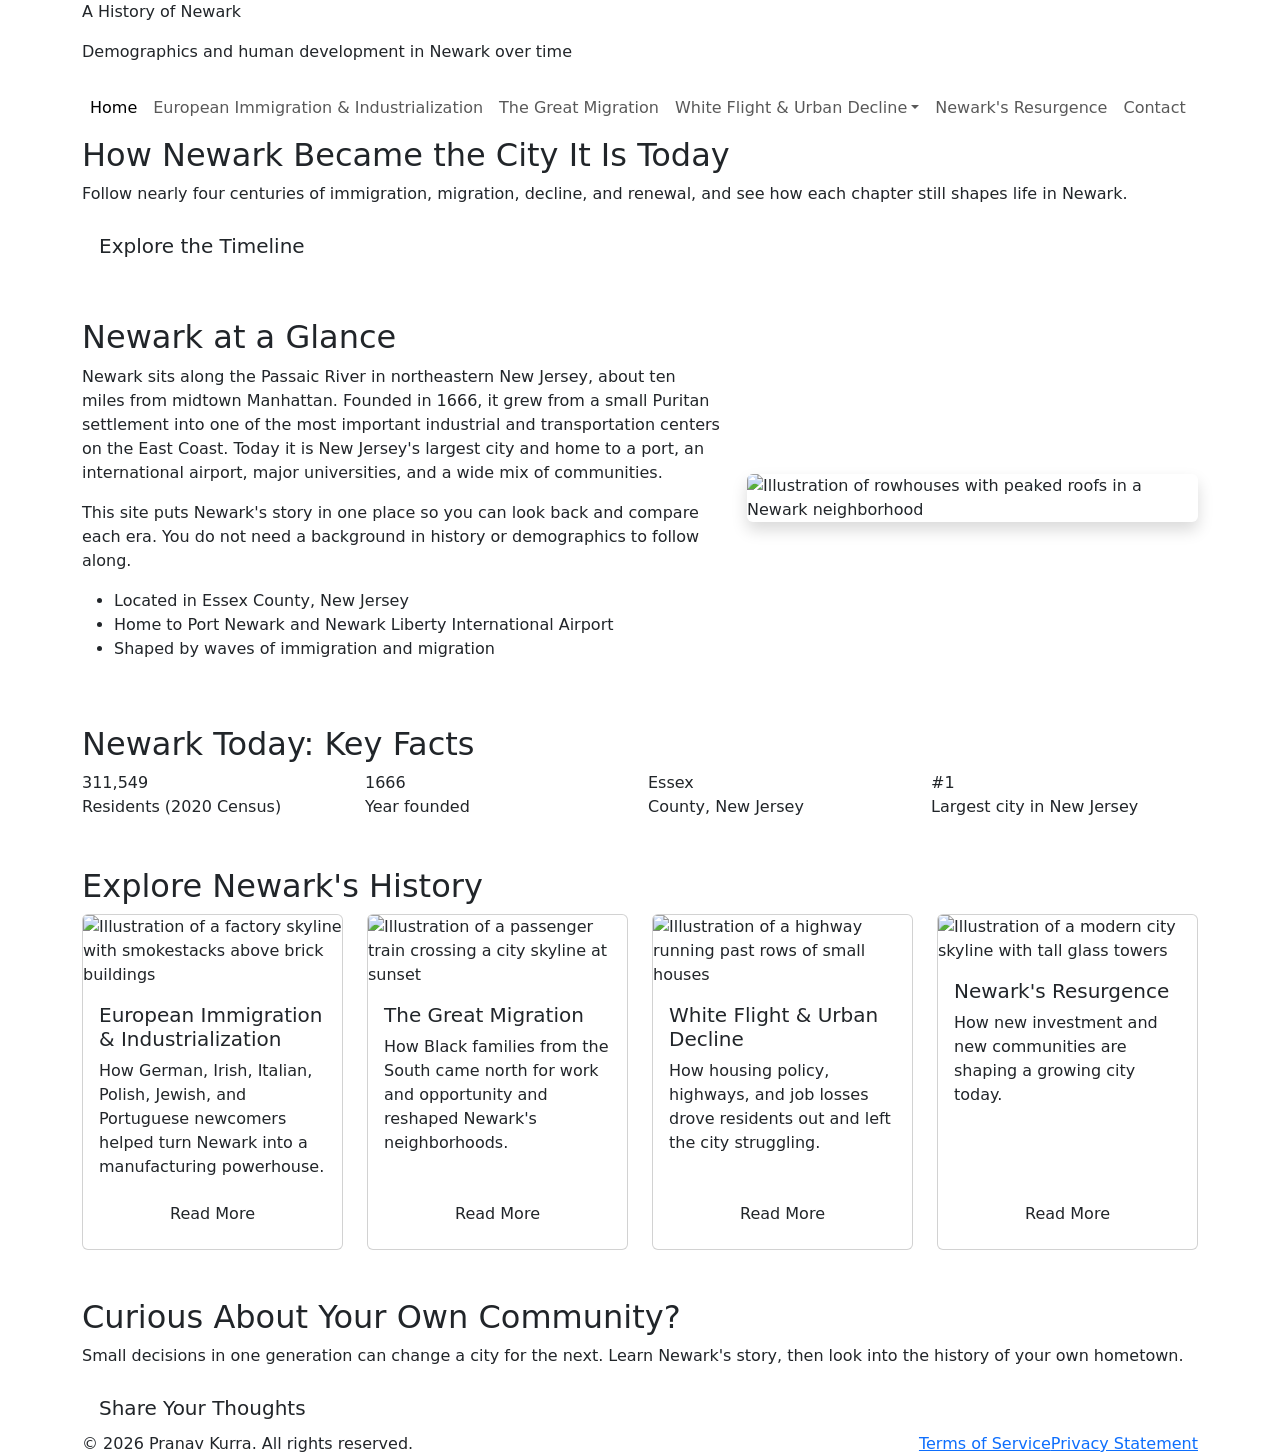
==== index.html @ 05e6bdb8 "Add files via upload" ====
<!DOCTYPE html>
<!-- DEVELOPER: Pranav Kurra, IS117-XXX, Fall 2026 -->
<html lang="en">
<head>
  <meta charset="utf-8">
  <meta name="viewport" content="width=device-width, initial-scale=1">
  <title>Home | A History of Newark</title>
  <link href="https://cdn.jsdelivr.net/npm/bootstrap@5.3.3/dist/css/bootstrap.min.css" rel="stylesheet">
  <link href="styles/style.css" rel="stylesheet">
</head>
<body class="d-flex flex-column min-vh-100">
  <header class="site-header">
    <div class="container">
      <p class="brand-title">A History of Newark</p>
      <p class="brand-tag">Demographics and human development in Newark over time</p>
    </div>
  </header>
  <nav class="navbar navbar-expand-lg site-nav" aria-label="Main navigation">
    <div class="container">
      <button class="navbar-toggler" type="button" data-bs-toggle="collapse" data-bs-target="#mainNav" aria-controls="mainNav" aria-expanded="false" aria-label="Toggle navigation">
        <span class="navbar-toggler-icon"></span>
      </button>
      <div class="collapse navbar-collapse" id="mainNav">
        <ul class="navbar-nav">
          <li class="nav-item"><a class="nav-link active" href="index.html" aria-current="page">Home</a></li>
          <li class="nav-item"><a class="nav-link" href="european-immigration.html">European Immigration &amp; Industrialization</a></li>
          <li class="nav-item"><a class="nav-link" href="great-migration.html">The Great Migration</a></li>
          <li class="nav-item dropdown">
            <a class="nav-link dropdown-toggle" href="#" id="flightMenu" role="button" data-bs-toggle="dropdown" aria-expanded="false">White Flight &amp; Urban Decline</a>
            <ul class="dropdown-menu" aria-labelledby="flightMenu">
              <li><a class="dropdown-item" href="white-flight.html">White Flight &amp; Urban Decline (Overview)</a></li>
              <li><hr class="dropdown-divider"></li>
              <li><a class="dropdown-item" href="uprising.html">The 1967 Newark Uprising</a></li>
            </ul></li>
          <li class="nav-item"><a class="nav-link" href="resurgence.html">Newark's Resurgence</a></li>
          <li class="nav-item"><a class="nav-link" href="contact.html">Contact</a></li>
        </ul>
      </div>
    </div>
  </nav>
  <section class="hero">
    <div class="container">
      <h2>How Newark Became the City It Is Today</h2>
      <p>Follow nearly four centuries of immigration, migration, decline, and renewal, and see how each chapter still shapes life in Newark.</p>
      <a href="european-immigration.html" class="btn btn-brick btn-lg">Explore the Timeline</a>
    </div>
  </section>
  <section class="container my-5">
    <div class="row g-4 align-items-center">
      <div class="col-md-7">
        <h2>Newark at a Glance</h2>
        <p>Newark sits along the Passaic River in northeastern New Jersey, about ten miles from midtown Manhattan. Founded in 1666, it grew from a small Puritan settlement into one of the most important industrial and transportation centers on the East Coast. Today it is New Jersey's largest city and home to a port, an international airport, major universities, and a wide mix of communities.</p>
        <p>This site puts Newark's story in one place so you can look back and compare each era. You do not need a background in history or demographics to follow along.</p>
        <ul><li>Located in Essex County, New Jersey</li><li>Home to Port Newark and Newark Liberty International Airport</li><li>Shaped by waves of immigration and migration</li></ul>
      </div>
      <div class="col-md-5"><img src="images/ironbound.svg" class="img-fluid rounded shadow" alt="Illustration of rowhouses with peaked roofs in a Newark neighborhood"></div>
    </div>
  </section>
  <section class="container mb-5">
    <h2 class="section-title">Newark Today: Key Facts</h2>
    <div class="row g-3"><div class="col-6 col-md-3"><div class="stat"><div class="num">311,549</div><div>Residents (2020 Census)</div></div></div><div class="col-6 col-md-3"><div class="stat"><div class="num">1666</div><div>Year founded</div></div></div><div class="col-6 col-md-3"><div class="stat"><div class="num">Essex</div><div>County, New Jersey</div></div></div><div class="col-6 col-md-3"><div class="stat"><div class="num">#1</div><div>Largest city in New Jersey</div></div></div></div>
  </section>
  <section class="container mb-5">
    <h2 class="section-title">Explore Newark's History</h2>
    <div class="row g-4"><div class="col-sm-6 col-lg-3"><div class="card era-card h-100">
 <img src="images/immigration.svg" class="card-img-top" alt="Illustration of a factory skyline with smokestacks above brick buildings">
 <div class="card-body d-flex flex-column"><h3 class="card-title h5">European Immigration &amp; Industrialization</h3><p class="card-text">How German, Irish, Italian, Polish, Jewish, and Portuguese newcomers helped turn Newark into a manufacturing powerhouse.</p>
 <a href="european-immigration.html" class="btn btn-brick mt-auto">Read More</a></div></div></div><div class="col-sm-6 col-lg-3"><div class="card era-card h-100">
 <img src="images/migration.svg" class="card-img-top" alt="Illustration of a passenger train crossing a city skyline at sunset">
 <div class="card-body d-flex flex-column"><h3 class="card-title h5">The Great Migration</h3><p class="card-text">How Black families from the South came north for work and opportunity and reshaped Newark's neighborhoods.</p>
 <a href="great-migration.html" class="btn btn-brick mt-auto">Read More</a></div></div></div><div class="col-sm-6 col-lg-3"><div class="card era-card h-100">
 <img src="images/white-flight.svg" class="card-img-top" alt="Illustration of a highway running past rows of small houses">
 <div class="card-body d-flex flex-column"><h3 class="card-title h5">White Flight &amp; Urban Decline</h3><p class="card-text">How housing policy, highways, and job losses drove residents out and left the city struggling.</p>
 <a href="white-flight.html" class="btn btn-brick mt-auto">Read More</a></div></div></div><div class="col-sm-6 col-lg-3"><div class="card era-card h-100">
 <img src="images/resurgence.svg" class="card-img-top" alt="Illustration of a modern city skyline with tall glass towers">
 <div class="card-body d-flex flex-column"><h3 class="card-title h5">Newark's Resurgence</h3><p class="card-text">How new investment and new communities are shaping a growing city today.</p>
 <a href="resurgence.html" class="btn btn-brick mt-auto">Read More</a></div></div></div></div>
  </section>
  <section class="cta-band">
    <div class="container">
      <h2>Curious About Your Own Community?</h2>
      <p>Small decisions in one generation can change a city for the next. Learn Newark's story, then look into the history of your own hometown.</p>
      <a href="contact.html" class="btn btn-brick btn-lg">Share Your Thoughts</a>
    </div>
  </section>
  <footer class="site-footer mt-auto">
    <div class="container d-md-flex justify-content-between align-items-center">
      <span>&copy; 2026 Pranav Kurra. All rights reserved.</span>
      <span><a href="terms.html">Terms of Service</a><a href="privacy.html">Privacy Statement</a></span>
    </div>
  </footer>
  <script src="https://cdn.jsdelivr.net/npm/bootstrap@5.3.3/dist/js/bootstrap.bundle.min.js"></script>
</body>
</html>
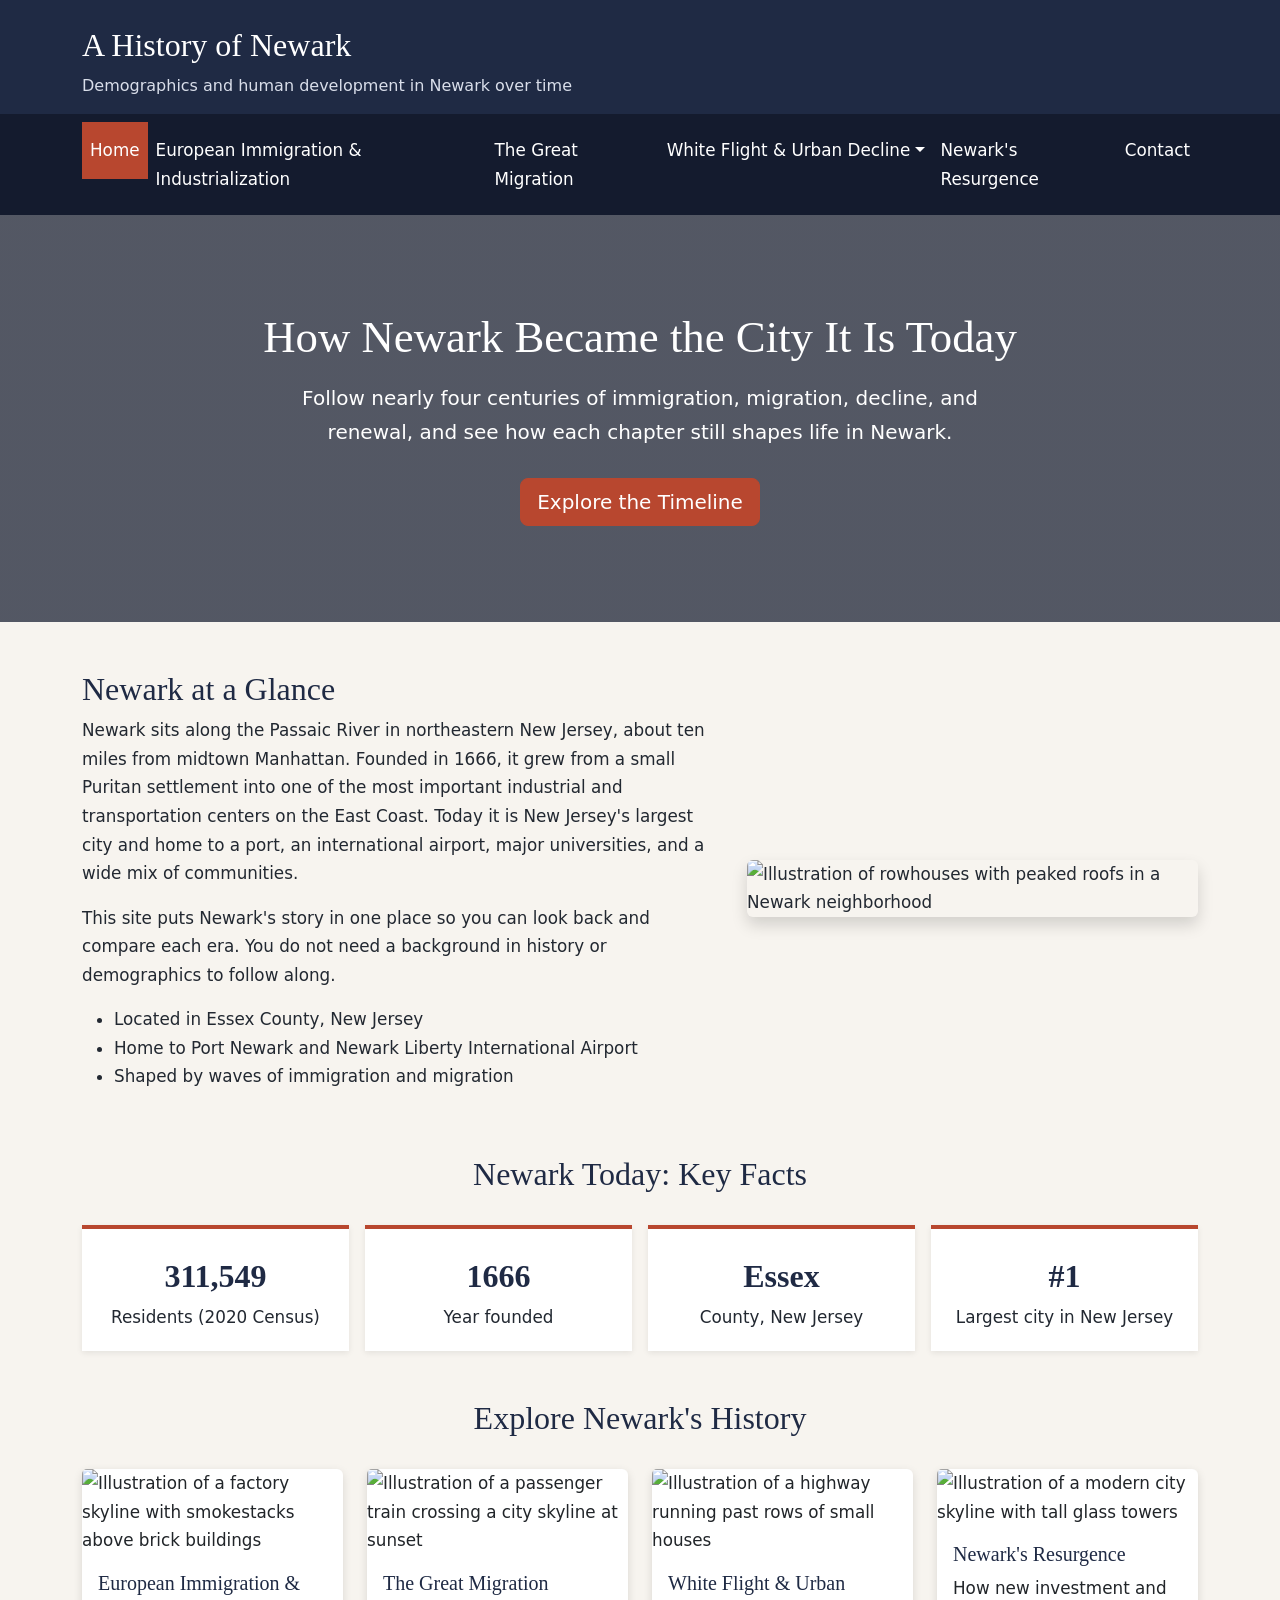
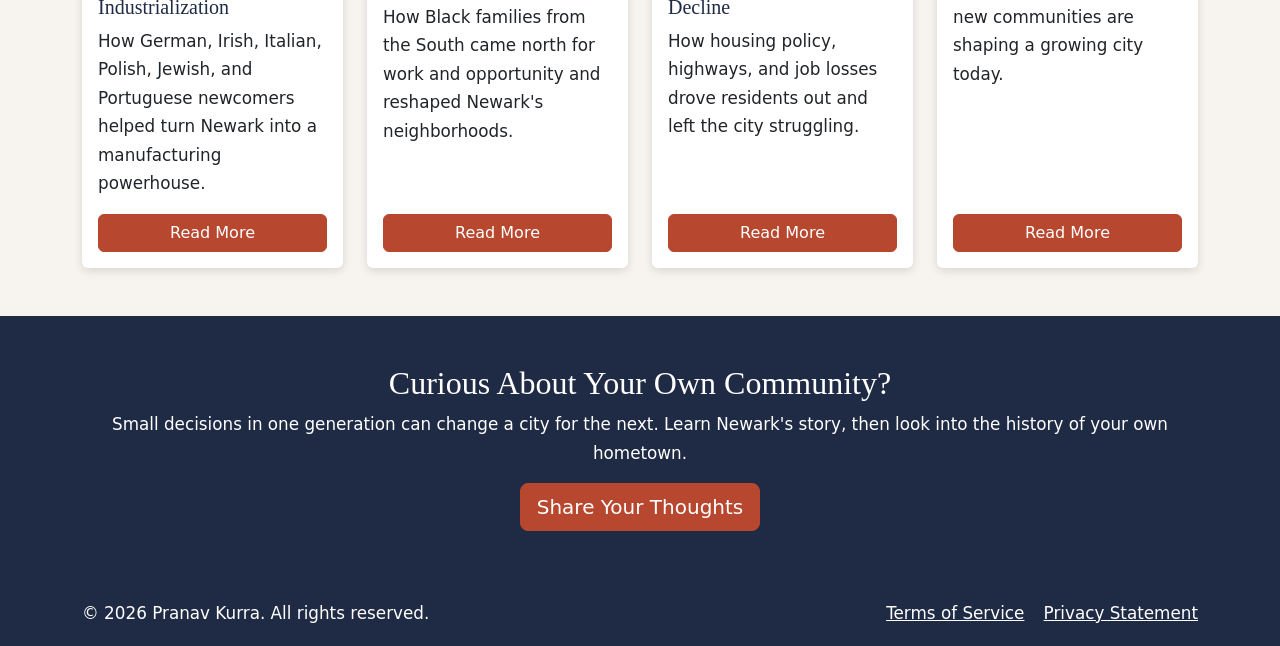
==== commit e86b7d6e: "Fix image file extensions in index.html" ====
--- a/index.html
+++ b/index.html
@@ -1,5 +1,5 @@
 <!DOCTYPE html>
-<!-- DEVELOPER: Pranav Kurra, IS117-XXX, Fall 2026 -->
+<!-- DEVELOPER: Pranav Kurra, IS117-001, Fall 2026 -->
 <html lang="en">
 <head>
   <meta charset="utf-8">
@@ -53,7 +53,7 @@
         <p>This site puts Newark's story in one place so you can look back and compare each era. You do not need a background in history or demographics to follow along.</p>
         <ul><li>Located in Essex County, New Jersey</li><li>Home to Port Newark and Newark Liberty International Airport</li><li>Shaped by waves of immigration and migration</li></ul>
       </div>
-      <div class="col-md-5"><img src="images/ironbound.svg" class="img-fluid rounded shadow" alt="Illustration of rowhouses with peaked roofs in a Newark neighborhood"></div>
+      <div class="col-md-5"><img src="images/ironbound.img" class="img-fluid rounded shadow" alt="Illustration of rowhouses with peaked roofs in a Newark neighborhood"></div>
     </div>
   </section>
   <section class="container mb-5">
@@ -63,16 +63,16 @@
   <section class="container mb-5">
     <h2 class="section-title">Explore Newark's History</h2>
     <div class="row g-4"><div class="col-sm-6 col-lg-3"><div class="card era-card h-100">
- <img src="images/immigration.svg" class="card-img-top" alt="Illustration of a factory skyline with smokestacks above brick buildings">
+ <img src="images/immigration.img" class="card-img-top" alt="Illustration of a factory skyline with smokestacks above brick buildings">
  <div class="card-body d-flex flex-column"><h3 class="card-title h5">European Immigration &amp; Industrialization</h3><p class="card-text">How German, Irish, Italian, Polish, Jewish, and Portuguese newcomers helped turn Newark into a manufacturing powerhouse.</p>
  <a href="european-immigration.html" class="btn btn-brick mt-auto">Read More</a></div></div></div><div class="col-sm-6 col-lg-3"><div class="card era-card h-100">
- <img src="images/migration.svg" class="card-img-top" alt="Illustration of a passenger train crossing a city skyline at sunset">
+ <img src="images/migration.img" class="card-img-top" alt="Illustration of a passenger train crossing a city skyline at sunset">
  <div class="card-body d-flex flex-column"><h3 class="card-title h5">The Great Migration</h3><p class="card-text">How Black families from the South came north for work and opportunity and reshaped Newark's neighborhoods.</p>
  <a href="great-migration.html" class="btn btn-brick mt-auto">Read More</a></div></div></div><div class="col-sm-6 col-lg-3"><div class="card era-card h-100">
- <img src="images/white-flight.svg" class="card-img-top" alt="Illustration of a highway running past rows of small houses">
+ <img src="images/white-flight.img" class="card-img-top" alt="Illustration of a highway running past rows of small houses">
  <div class="card-body d-flex flex-column"><h3 class="card-title h5">White Flight &amp; Urban Decline</h3><p class="card-text">How housing policy, highways, and job losses drove residents out and left the city struggling.</p>
  <a href="white-flight.html" class="btn btn-brick mt-auto">Read More</a></div></div></div><div class="col-sm-6 col-lg-3"><div class="card era-card h-100">
- <img src="images/resurgence.svg" class="card-img-top" alt="Illustration of a modern city skyline with tall glass towers">
+ <img src="images/resurgence.img" class="card-img-top" alt="Illustration of a modern city skyline with tall glass towers">
  <div class="card-body d-flex flex-column"><h3 class="card-title h5">Newark's Resurgence</h3><p class="card-text">How new investment and new communities are shaping a growing city today.</p>
  <a href="resurgence.html" class="btn btn-brick mt-auto">Read More</a></div></div></div></div>
   </section>
--- a/styles/style.css
+++ b/styles/style.css
@@ -0,0 +1,68 @@
+/* DEVELOPER: Pranav Kurra, IS117-001, Fall 2026 */
+:root{--navy:#1f2a44;--brick:#b8472f;--cream:#f7f4ef;--ink:#222831;--gold:#f2b84b;}
+body{background:var(--cream);color:var(--ink);font-size:1.05rem;line-height:1.7;}
+h1,h2,h3,.navbar-brand{font-family:Georgia,"Times New Roman",serif;color:var(--navy);}
+a{color:var(--brick);}
+a:hover{color:#8a3320;}
+
+/* Header and navigation */
+.site-header{background:var(--navy);color:#fff;padding:1.1rem 0 .9rem;}
+.site-header .brand-title{font-family:Georgia,serif;font-size:2rem;margin:0;color:#fff;}
+.site-header .brand-tag{margin:0;color:#d9deea;font-size:1rem;}
+.site-nav{background:#141b2e;}
+.site-nav .nav-link{color:#fff;padding:.9rem 1rem;}
+.site-nav .nav-link:hover,.site-nav .nav-link.active{background:var(--brick);color:#fff;}
+.site-nav .dropdown-menu{border-radius:0;border:0;background:#fff;}
+.site-nav .dropdown-item{padding:.7rem 1.2rem;}
+.site-nav .dropdown-item.active,.site-nav .dropdown-item:active{background:var(--brick);}
+.navbar-toggler{border-color:#fff;}
+.navbar-toggler-icon{filter:invert(1);}
+
+/* Homepage hero (homepage-only style) */
+.hero{background:linear-gradient(rgba(20,27,46,.72),rgba(20,27,46,.72)),url("../images/hero.svg") center/cover no-repeat;color:#fff;padding:6rem 0;text-align:center;}
+.hero h2{color:#fff;font-size:2.8rem;}
+.hero p{font-size:1.25rem;max-width:46rem;margin:1rem auto 1.8rem;}
+.btn-brick{background:var(--brick);border-color:var(--brick);color:#fff;}
+.btn-brick:hover{background:#8a3320;border-color:#8a3320;color:#fff;}
+.stat{background:#fff;border-top:4px solid var(--brick);padding:1.2rem;text-align:center;height:100%;box-shadow:0 2px 6px rgba(0,0,0,.08);}
+.stat .num{font-family:Georgia,serif;font-size:2rem;color:var(--navy);font-weight:bold;}
+.section-title{text-align:center;margin-bottom:2rem;}
+.era-card{border:0;box-shadow:0 3px 10px rgba(0,0,0,.12);transition:transform .2s;}
+.era-card:hover{transform:translateY(-4px);}
+.era-card .card-title{color:var(--navy);font-family:Georgia,serif;}
+.cta-band{background:var(--navy);color:#fff;padding:3rem 0;text-align:center;}
+.cta-band h2{color:#fff;}
+
+/* Interior pages (different style from homepage) */
+.page-banner{background:#fff;border-bottom:4px solid var(--brick);padding:1.6rem 0 1.2rem;}
+.page-banner h1{margin:0;font-size:2.2rem;}
+.breadcrumb{margin-bottom:.4rem;font-size:.95rem;}
+.page-img-wrap{max-width:46%;}
+.page-img{width:100%;box-shadow:0 2px 8px rgba(0,0,0,.2);}
+.caption{font-size:.85rem;color:#555;}
+.lead-p{font-size:1.2rem;color:#333;}
+.side-box{background:#fff;border-left:4px solid var(--navy);padding:1.2rem;margin-bottom:1.5rem;box-shadow:0 2px 6px rgba(0,0,0,.08);}
+.side-box h3{font-size:1.2rem;}
+.side-box dt{color:var(--brick);}
+.side-box dd{margin-bottom:.6rem;}
+main h2{margin-top:1.8rem;font-size:1.6rem;}
+
+/* Contact form */
+.form-card{background:#fff;padding:2rem;box-shadow:0 2px 10px rgba(0,0,0,.1);}
+
+/* Sticky footer */
+.site-footer{background:var(--navy);color:#fff;padding:1.2rem 0;}
+.site-footer a{color:#fff;text-decoration:underline;margin-left:1.2rem;}
+
+/* Smaller screens */
+@media (max-width:767.98px){
+  body{font-size:1rem;}
+  .site-header .brand-title{font-size:1.5rem;}
+  .site-header .brand-tag{font-size:.9rem;}
+  .hero{padding:3.5rem 0;}
+  .hero h2{font-size:1.8rem;}
+  .hero p{font-size:1.05rem;}
+  .page-banner h1{font-size:1.6rem;}
+  .page-img-wrap{max-width:100%;float:none!important;margin-left:0!important;}
+  .site-footer a{display:block;margin:.3rem 0 0;}
+}
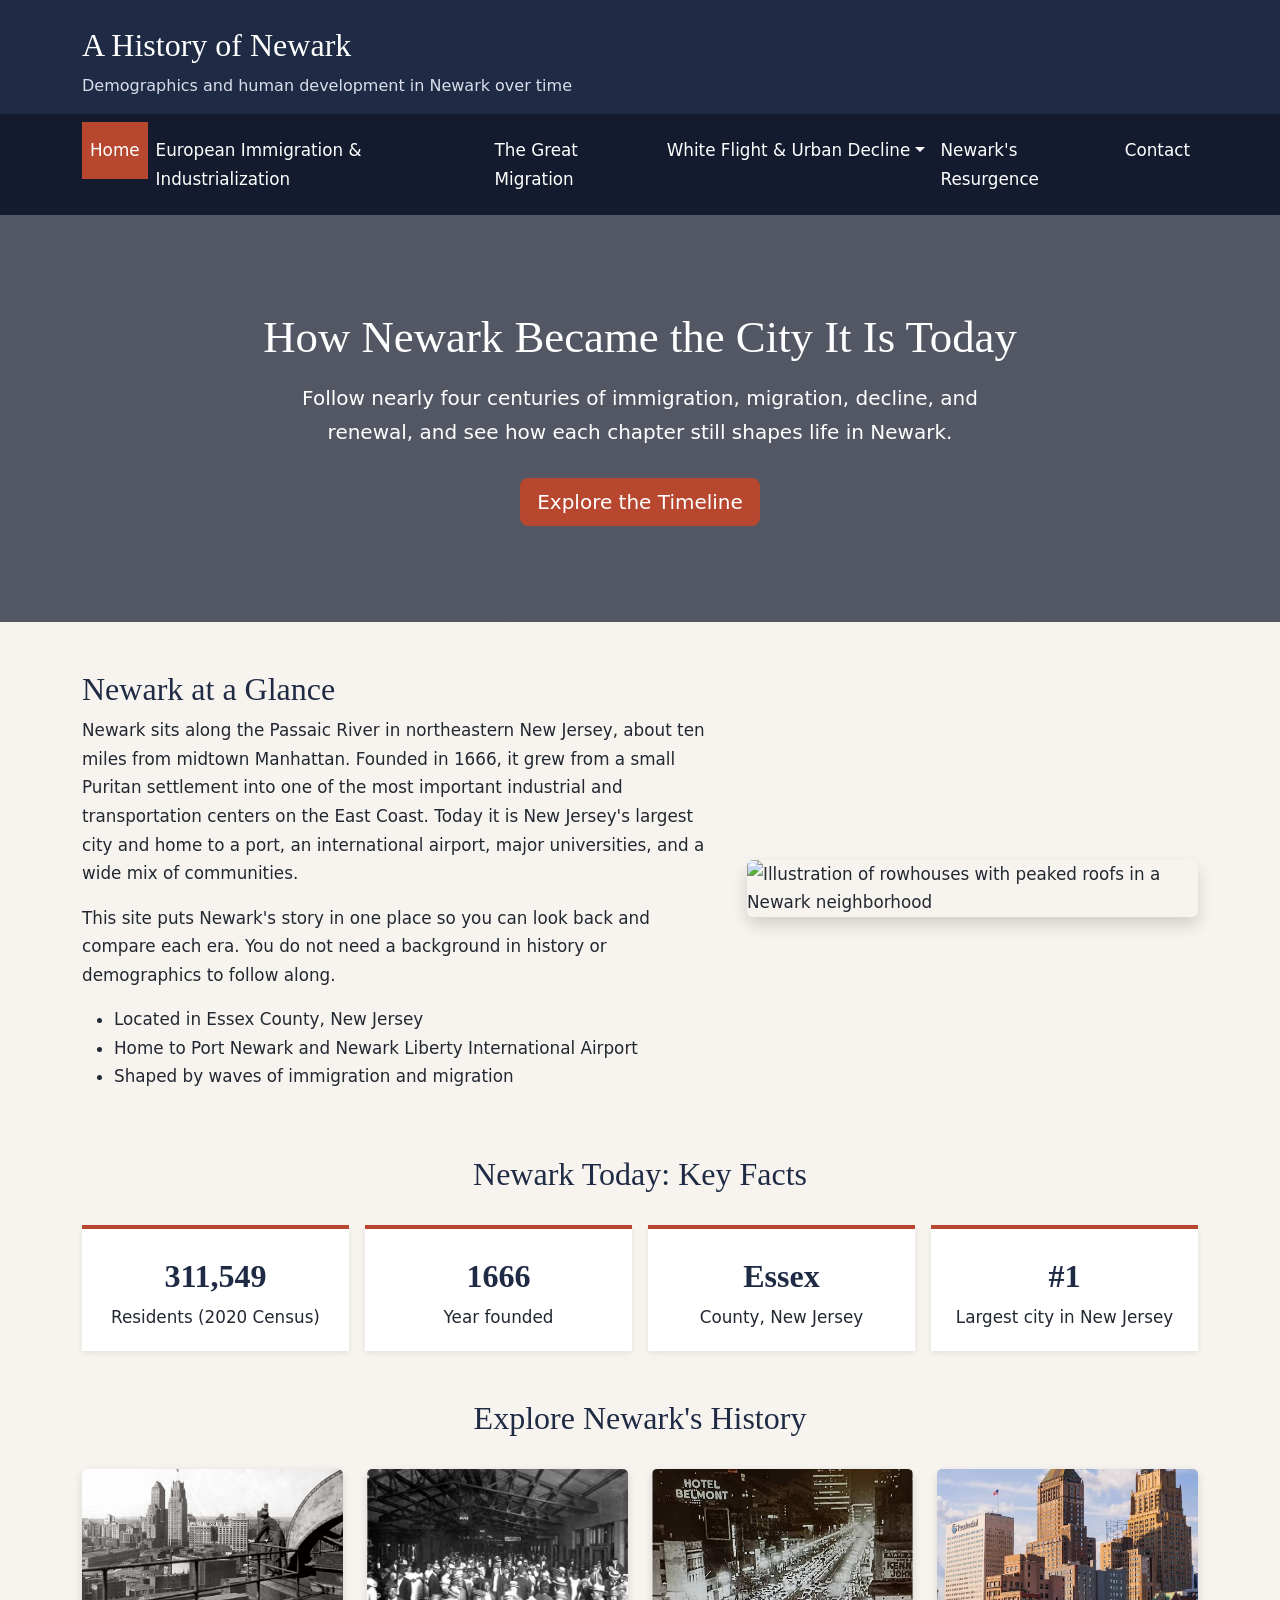
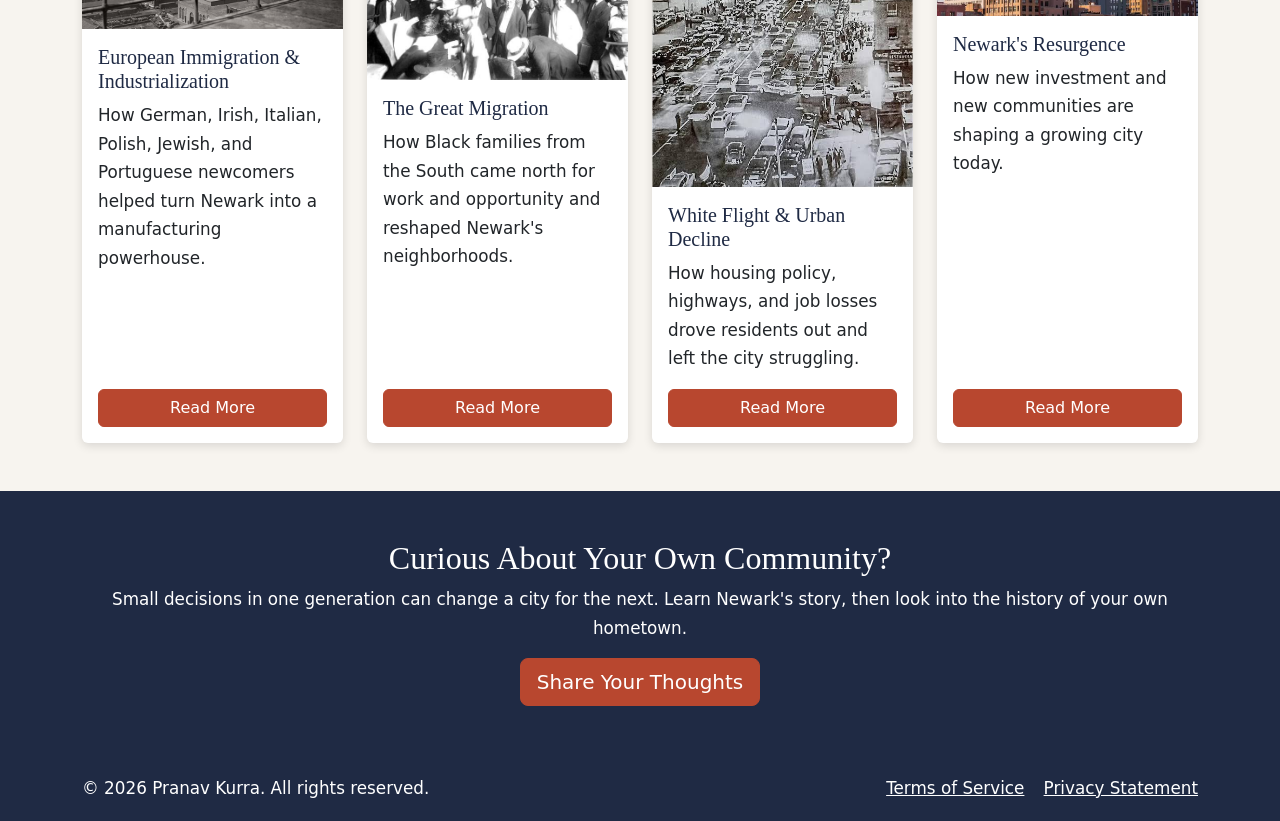
==== commit e525d71e: "Fix image file extensions in index.html" ====
--- a/index.html
+++ b/index.html
@@ -63,16 +63,16 @@
   <section class="container mb-5">
     <h2 class="section-title">Explore Newark's History</h2>
     <div class="row g-4"><div class="col-sm-6 col-lg-3"><div class="card era-card h-100">
- <img src="images/immigration.img" class="card-img-top" alt="Illustration of a factory skyline with smokestacks above brick buildings">
+ <img src="images/immigration.jpg" class="card-img-top" alt="Illustration of a factory skyline with smokestacks above brick buildings">
  <div class="card-body d-flex flex-column"><h3 class="card-title h5">European Immigration &amp; Industrialization</h3><p class="card-text">How German, Irish, Italian, Polish, Jewish, and Portuguese newcomers helped turn Newark into a manufacturing powerhouse.</p>
  <a href="european-immigration.html" class="btn btn-brick mt-auto">Read More</a></div></div></div><div class="col-sm-6 col-lg-3"><div class="card era-card h-100">
- <img src="images/migration.img" class="card-img-top" alt="Illustration of a passenger train crossing a city skyline at sunset">
+ <img src="images/migration.jpg" class="card-img-top" alt="Illustration of a passenger train crossing a city skyline at sunset">
  <div class="card-body d-flex flex-column"><h3 class="card-title h5">The Great Migration</h3><p class="card-text">How Black families from the South came north for work and opportunity and reshaped Newark's neighborhoods.</p>
  <a href="great-migration.html" class="btn btn-brick mt-auto">Read More</a></div></div></div><div class="col-sm-6 col-lg-3"><div class="card era-card h-100">
- <img src="images/white-flight.img" class="card-img-top" alt="Illustration of a highway running past rows of small houses">
+ <img src="images/white-flight.jpg" class="card-img-top" alt="Illustration of a highway running past rows of small houses">
  <div class="card-body d-flex flex-column"><h3 class="card-title h5">White Flight &amp; Urban Decline</h3><p class="card-text">How housing policy, highways, and job losses drove residents out and left the city struggling.</p>
  <a href="white-flight.html" class="btn btn-brick mt-auto">Read More</a></div></div></div><div class="col-sm-6 col-lg-3"><div class="card era-card h-100">
- <img src="images/resurgence.img" class="card-img-top" alt="Illustration of a modern city skyline with tall glass towers">
+ <img src="images/resurgence.jpg" class="card-img-top" alt="Illustration of a modern city skyline with tall glass towers">
  <div class="card-body d-flex flex-column"><h3 class="card-title h5">Newark's Resurgence</h3><p class="card-text">How new investment and new communities are shaping a growing city today.</p>
  <a href="resurgence.html" class="btn btn-brick mt-auto">Read More</a></div></div></div></div>
   </section>
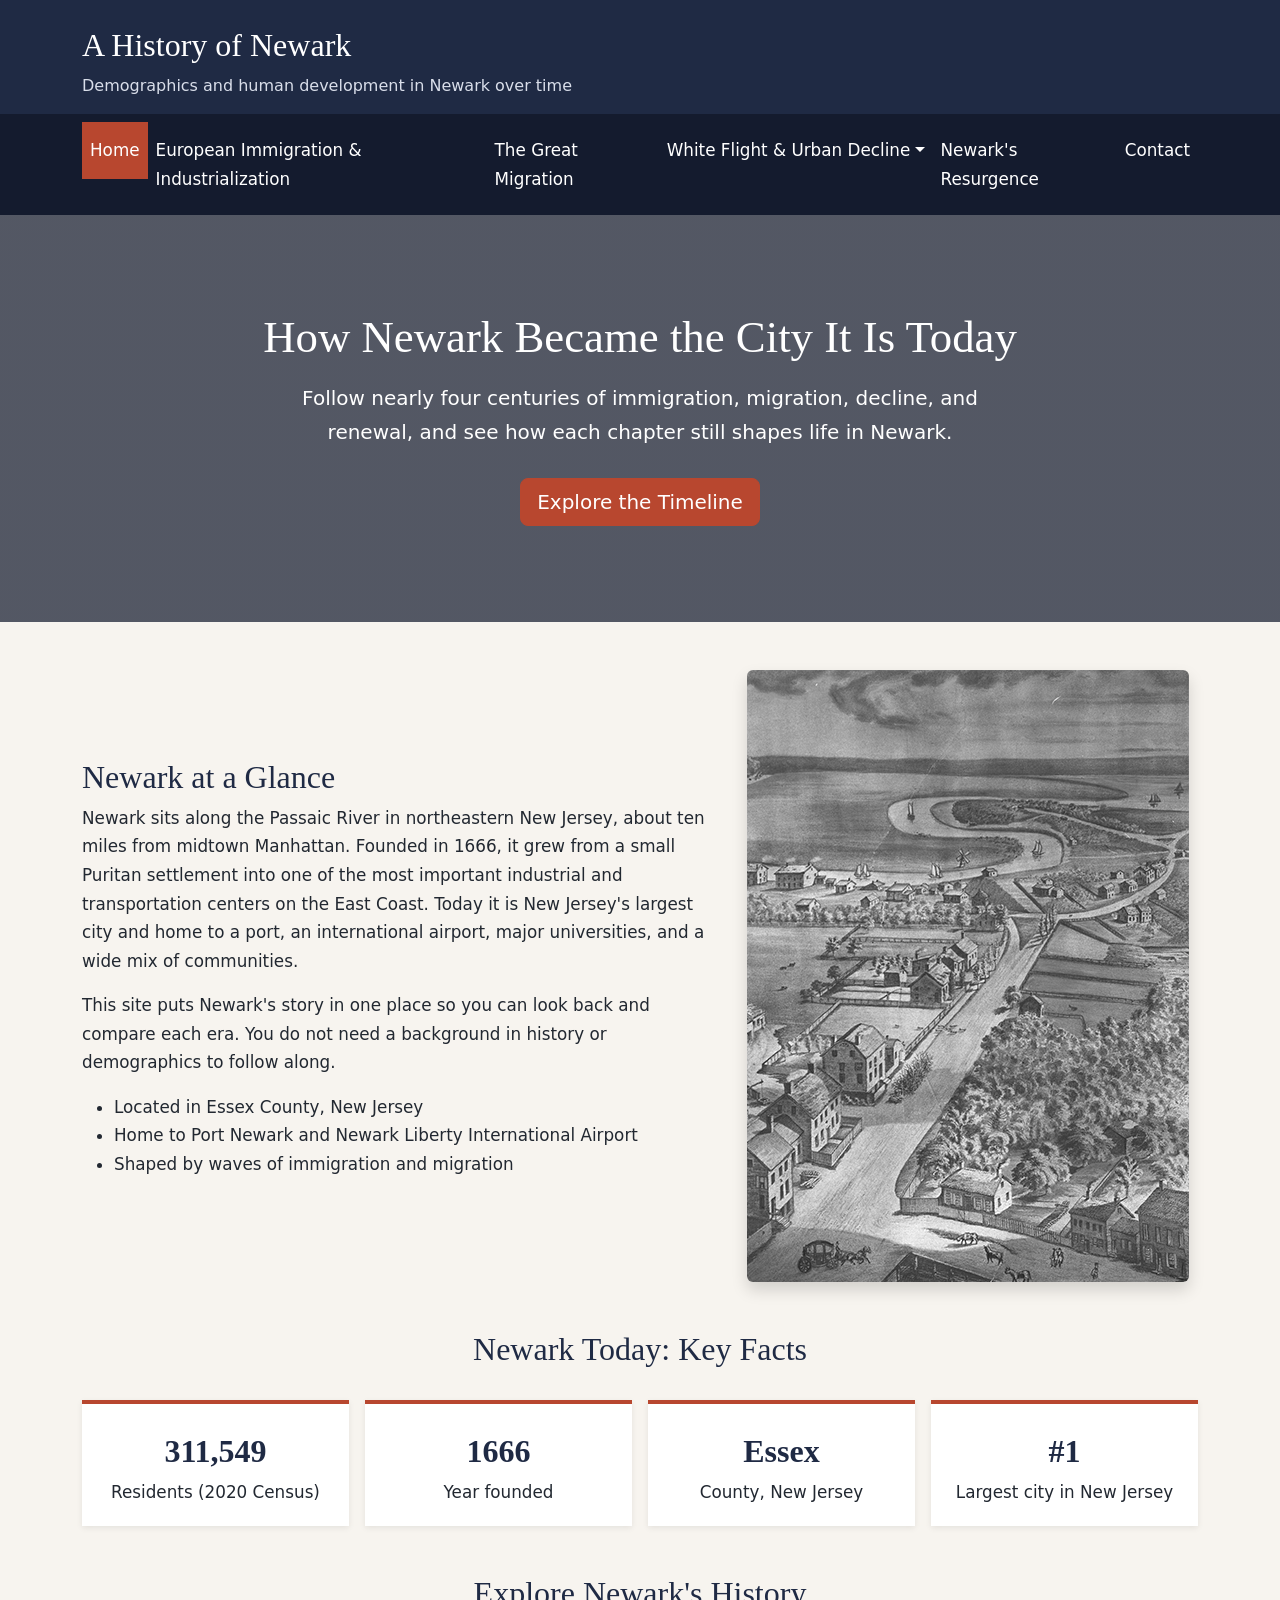
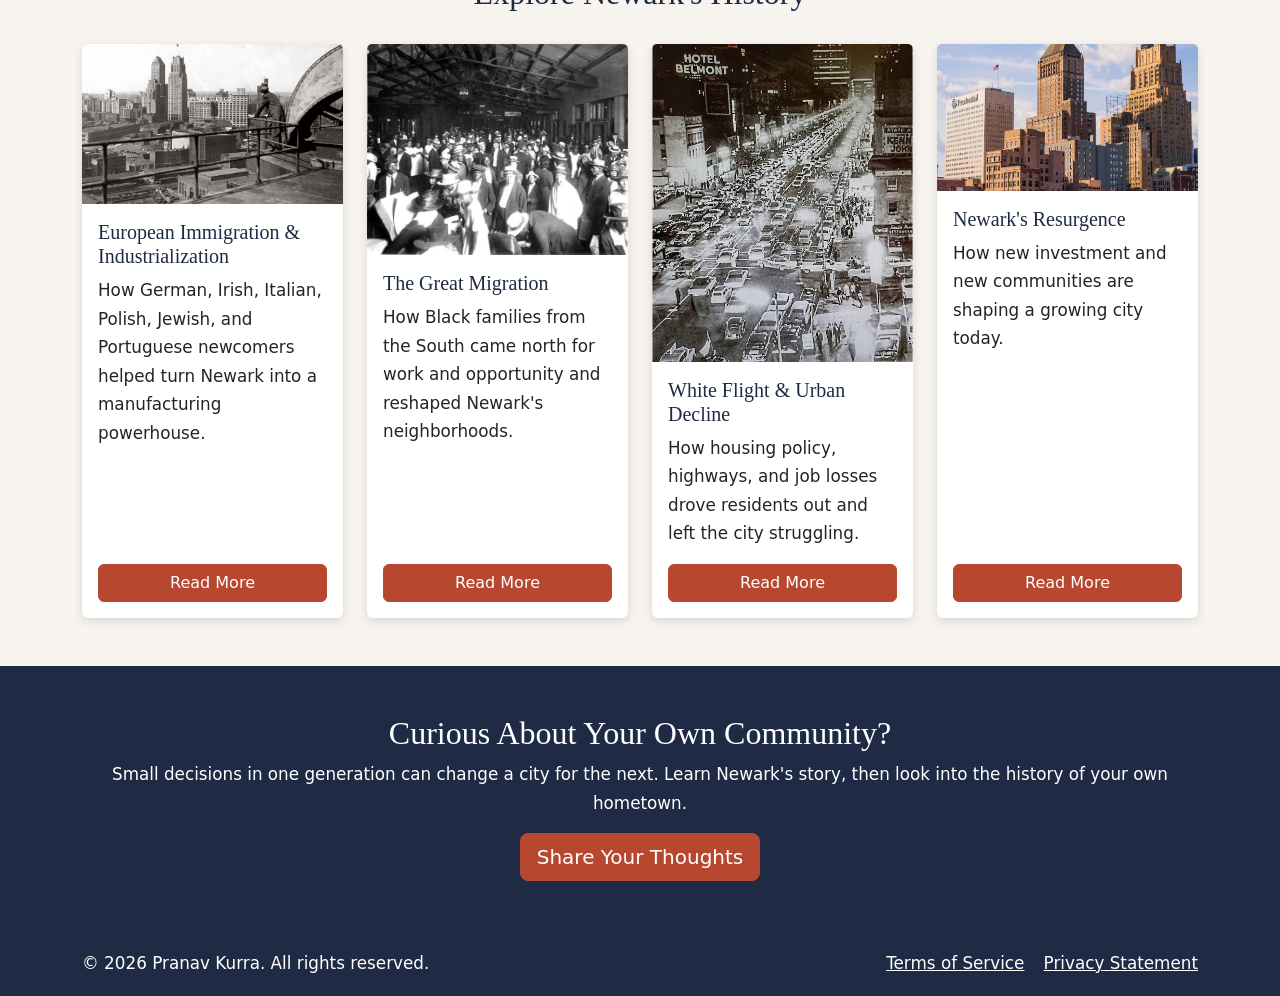
==== commit c92e9581: "Fix image source in index.html" ====
--- a/index.html
+++ b/index.html
@@ -53,7 +53,7 @@
         <p>This site puts Newark's story in one place so you can look back and compare each era. You do not need a background in history or demographics to follow along.</p>
         <ul><li>Located in Essex County, New Jersey</li><li>Home to Port Newark and Newark Liberty International Airport</li><li>Shaped by waves of immigration and migration</li></ul>
       </div>
-      <div class="col-md-5"><img src="images/ironbound.img" class="img-fluid rounded shadow" alt="Illustration of rowhouses with peaked roofs in a Newark neighborhood"></div>
+      <div class="col-md-5"><img src="images/ironbound.jpg" class="img-fluid rounded shadow" alt="Illustration of rowhouses with peaked roofs in a Newark neighborhood"></div>
     </div>
   </section>
   <section class="container mb-5">
